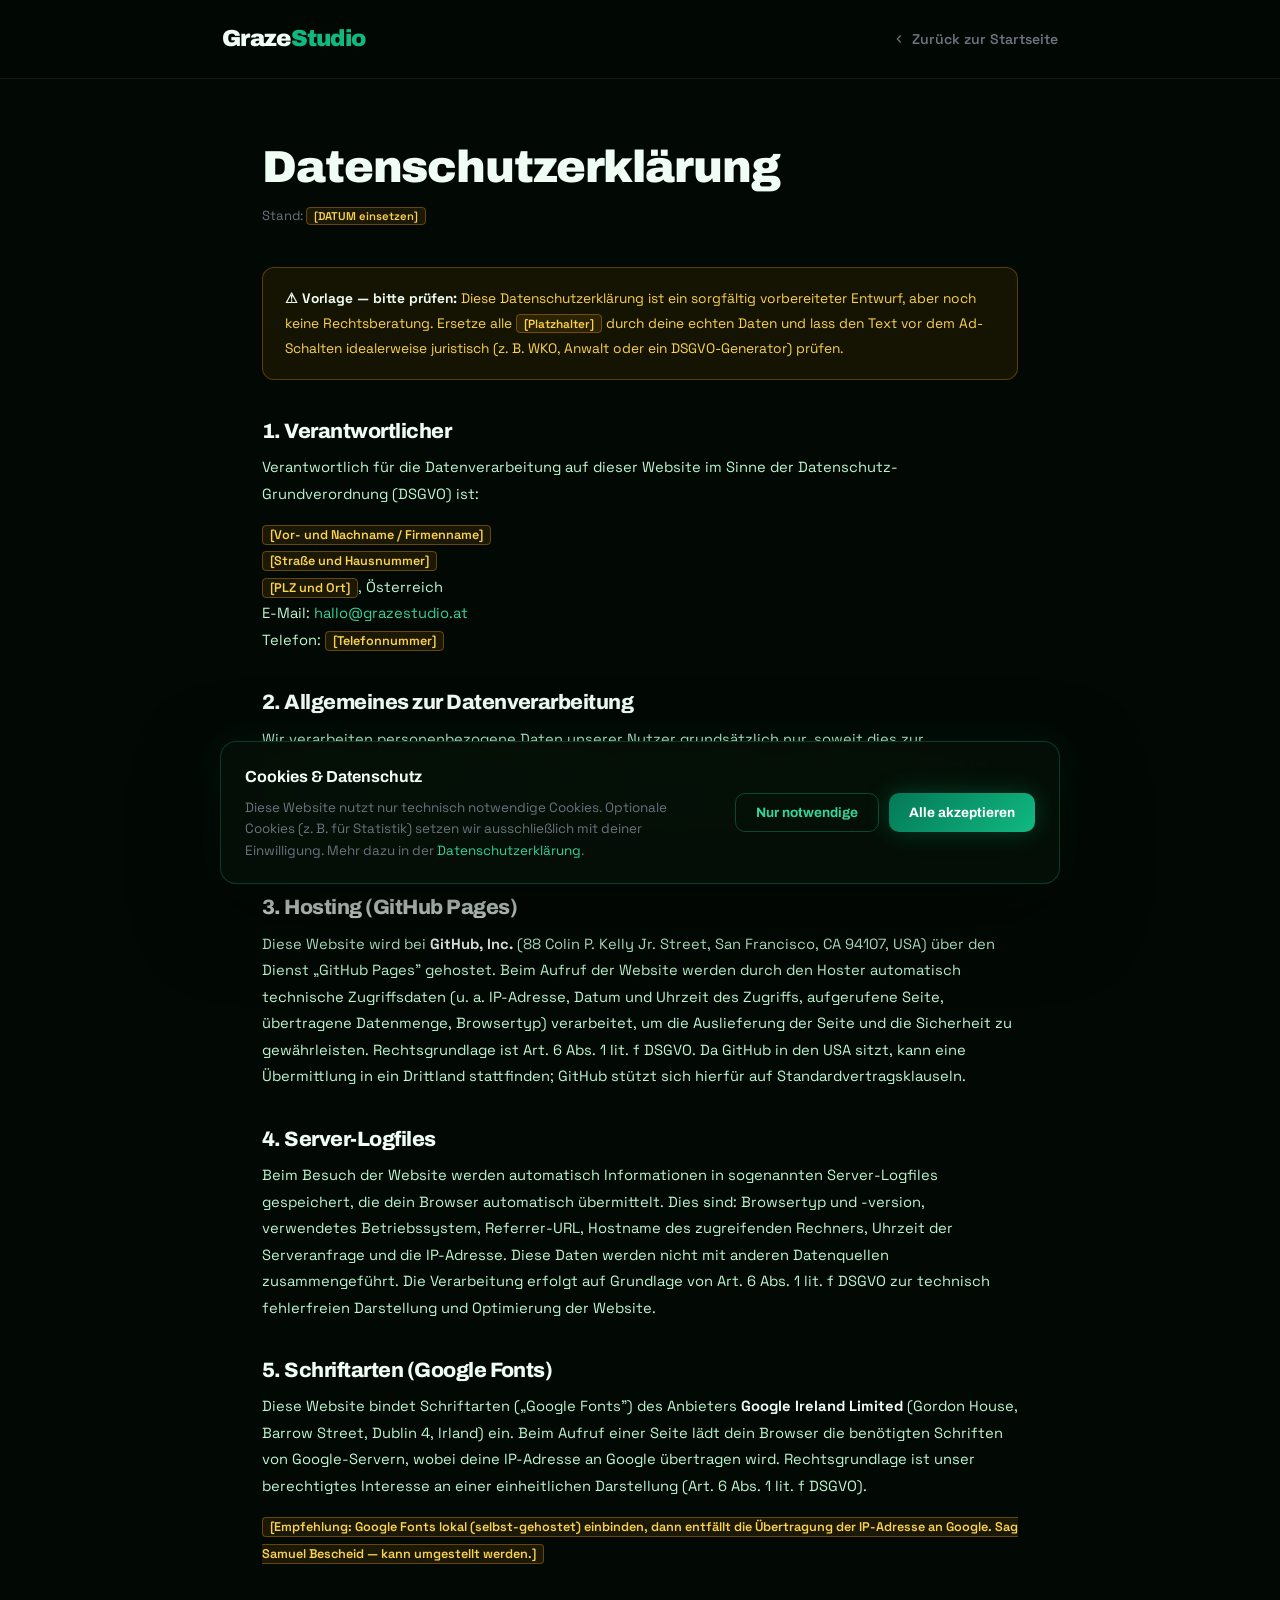
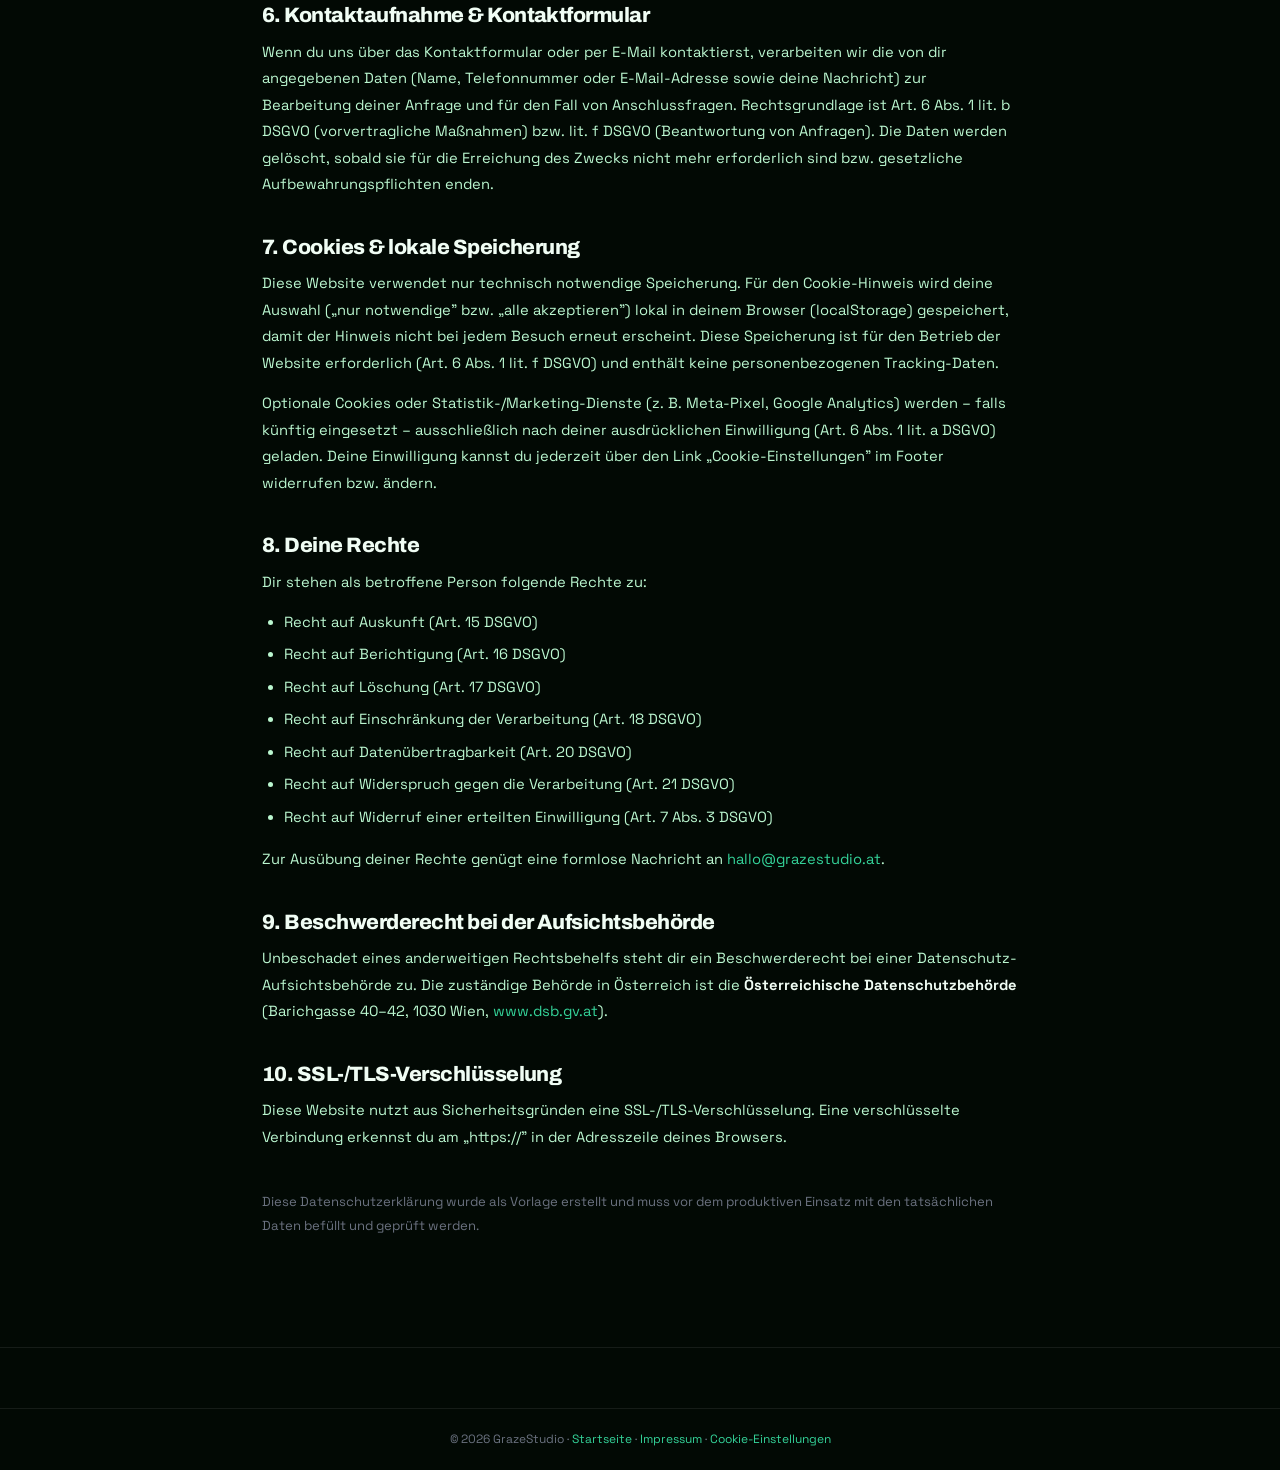
==== datenschutz.html @ f93185a2 "Add Datenschutzerklärung, Impressum and cookie consent banner - New datenschutz.html and impressum.h" ====
<!DOCTYPE html>
<html lang="de">
<head>
  <meta charset="UTF-8" />
  <meta name="viewport" content="width=device-width, initial-scale=1.0" />
  <title>Datenschutzerklärung – GrazeStudio</title>
  <meta name="robots" content="noindex" />
  <link rel="preconnect" href="https://fonts.googleapis.com" />
  <link rel="preconnect" href="https://fonts.gstatic.com" crossorigin />
  <link href="https://fonts.googleapis.com/css2?family=Archivo:wght@300;400;500;600;700;800;900&family=Space+Grotesk:wght@300;400;500;600;700&display=swap" rel="stylesheet" />
  <link rel="stylesheet" href="style.css?v=legal-cookie" />
</head>
<body>
  <nav class="legal-nav">
    <div class="legal-nav-inner">
      <a href="index.html" class="logo">Graze<span>Studio</span></a>
      <a href="index.html" class="legal-back">
        <svg width="14" height="14" viewBox="0 0 24 24" fill="none" stroke="currentColor" stroke-width="2"><path d="M15 18l-6-6 6-6"/></svg>
        Zurück zur Startseite
      </a>
    </div>
  </nav>

  <main class="legal-wrap">
    <h1>Datenschutzerklärung</h1>
    <p class="legal-updated">Stand: <span class="legal-placeholder">[DATUM einsetzen]</span></p>

    <div class="legal-notice">
      <p><strong>⚠ Vorlage — bitte prüfen:</strong> Diese Datenschutzerklärung ist ein sorgfältig vorbereiteter Entwurf, aber noch keine Rechtsberatung. Ersetze alle <span class="legal-placeholder">[Platzhalter]</span> durch deine echten Daten und lass den Text vor dem Ad-Schalten idealerweise juristisch (z.&nbsp;B. WKO, Anwalt oder ein DSGVO-Generator) prüfen.</p>
    </div>

    <h2>1. Verantwortlicher</h2>
    <p>Verantwortlich für die Datenverarbeitung auf dieser Website im Sinne der Datenschutz-Grundverordnung (DSGVO) ist:</p>
    <p>
      <span class="legal-placeholder">[Vor- und Nachname / Firmenname]</span><br />
      <span class="legal-placeholder">[Straße und Hausnummer]</span><br />
      <span class="legal-placeholder">[PLZ und Ort]</span>, Österreich<br />
      E-Mail: <a href="mailto:hallo@grazestudio.at">hallo@grazestudio.at</a><br />
      Telefon: <span class="legal-placeholder">[Telefonnummer]</span>
    </p>

    <h2>2. Allgemeines zur Datenverarbeitung</h2>
    <p>Wir verarbeiten personenbezogene Daten unserer Nutzer grundsätzlich nur, soweit dies zur Bereitstellung einer funktionsfähigen Website sowie unserer Inhalte und Leistungen erforderlich ist. Die Verarbeitung erfolgt regelmäßig nur nach Einwilligung der Nutzer (Art. 6 Abs. 1 lit. a DSGVO), zur Vertragserfüllung bzw. -anbahnung (Art. 6 Abs. 1 lit. b DSGVO) oder auf Basis unseres berechtigten Interesses (Art. 6 Abs. 1 lit. f DSGVO).</p>

    <h2>3. Hosting (GitHub Pages)</h2>
    <p>Diese Website wird bei <strong>GitHub, Inc.</strong> (88 Colin P. Kelly Jr. Street, San Francisco, CA 94107, USA) über den Dienst „GitHub Pages" gehostet. Beim Aufruf der Website werden durch den Hoster automatisch technische Zugriffsdaten (u.&nbsp;a. IP-Adresse, Datum und Uhrzeit des Zugriffs, aufgerufene Seite, übertragene Datenmenge, Browsertyp) verarbeitet, um die Auslieferung der Seite und die Sicherheit zu gewährleisten. Rechtsgrundlage ist Art. 6 Abs. 1 lit. f DSGVO. Da GitHub in den USA sitzt, kann eine Übermittlung in ein Drittland stattfinden; GitHub stützt sich hierfür auf Standardvertragsklauseln.</p>

    <h2>4. Server-Logfiles</h2>
    <p>Beim Besuch der Website werden automatisch Informationen in sogenannten Server-Logfiles gespeichert, die dein Browser automatisch übermittelt. Dies sind: Browsertyp und -version, verwendetes Betriebssystem, Referrer-URL, Hostname des zugreifenden Rechners, Uhrzeit der Serveranfrage und die IP-Adresse. Diese Daten werden nicht mit anderen Datenquellen zusammengeführt. Die Verarbeitung erfolgt auf Grundlage von Art. 6 Abs. 1 lit. f DSGVO zur technisch fehlerfreien Darstellung und Optimierung der Website.</p>

    <h2>5. Schriftarten (Google Fonts)</h2>
    <p>Diese Website bindet Schriftarten („Google Fonts") des Anbieters <strong>Google Ireland Limited</strong> (Gordon House, Barrow Street, Dublin 4, Irland) ein. Beim Aufruf einer Seite lädt dein Browser die benötigten Schriften von Google-Servern, wobei deine IP-Adresse an Google übertragen wird. Rechtsgrundlage ist unser berechtigtes Interesse an einer einheitlichen Darstellung (Art. 6 Abs. 1 lit. f DSGVO).</p>
    <p><span class="legal-placeholder">[Empfehlung: Google Fonts lokal (selbst-gehostet) einbinden, dann entfällt die Übertragung der IP-Adresse an Google. Sag Samuel Bescheid — kann umgestellt werden.]</span></p>

    <h2>6. Kontaktaufnahme &amp; Kontaktformular</h2>
    <p>Wenn du uns über das Kontaktformular oder per E-Mail kontaktierst, verarbeiten wir die von dir angegebenen Daten (Name, Telefonnummer oder E-Mail-Adresse sowie deine Nachricht) zur Bearbeitung deiner Anfrage und für den Fall von Anschlussfragen. Rechtsgrundlage ist Art. 6 Abs. 1 lit. b DSGVO (vorvertragliche Maßnahmen) bzw. lit. f DSGVO (Beantwortung von Anfragen). Die Daten werden gelöscht, sobald sie für die Erreichung des Zwecks nicht mehr erforderlich sind bzw. gesetzliche Aufbewahrungspflichten enden.</p>

    <h2>7. Cookies &amp; lokale Speicherung</h2>
    <p>Diese Website verwendet nur technisch notwendige Speicherung. Für den Cookie-Hinweis wird deine Auswahl („nur notwendige" bzw. „alle akzeptieren") lokal in deinem Browser (localStorage) gespeichert, damit der Hinweis nicht bei jedem Besuch erneut erscheint. Diese Speicherung ist für den Betrieb der Website erforderlich (Art. 6 Abs. 1 lit. f DSGVO) und enthält keine personenbezogenen Tracking-Daten.</p>
    <p>Optionale Cookies oder Statistik-/Marketing-Dienste (z.&nbsp;B. Meta-Pixel, Google Analytics) werden – falls künftig eingesetzt – ausschließlich nach deiner ausdrücklichen Einwilligung (Art. 6 Abs. 1 lit. a DSGVO) geladen. Deine Einwilligung kannst du jederzeit über den Link „Cookie-Einstellungen" im Footer widerrufen bzw. ändern.</p>

    <h2>8. Deine Rechte</h2>
    <p>Dir stehen als betroffene Person folgende Rechte zu:</p>
    <ul>
      <li>Recht auf Auskunft (Art. 15 DSGVO)</li>
      <li>Recht auf Berichtigung (Art. 16 DSGVO)</li>
      <li>Recht auf Löschung (Art. 17 DSGVO)</li>
      <li>Recht auf Einschränkung der Verarbeitung (Art. 18 DSGVO)</li>
      <li>Recht auf Datenübertragbarkeit (Art. 20 DSGVO)</li>
      <li>Recht auf Widerspruch gegen die Verarbeitung (Art. 21 DSGVO)</li>
      <li>Recht auf Widerruf einer erteilten Einwilligung (Art. 7 Abs. 3 DSGVO)</li>
    </ul>
    <p>Zur Ausübung deiner Rechte genügt eine formlose Nachricht an <a href="mailto:hallo@grazestudio.at">hallo@grazestudio.at</a>.</p>

    <h2>9. Beschwerderecht bei der Aufsichtsbehörde</h2>
    <p>Unbeschadet eines anderweitigen Rechtsbehelfs steht dir ein Beschwerderecht bei einer Datenschutz-Aufsichtsbehörde zu. Die zuständige Behörde in Österreich ist die <strong>Österreichische Datenschutzbehörde</strong> (Barichgasse 40–42, 1030 Wien, <a href="https://www.dsb.gv.at" target="_blank" rel="noopener">www.dsb.gv.at</a>).</p>

    <h2>10. SSL-/TLS-Verschlüsselung</h2>
    <p>Diese Website nutzt aus Sicherheitsgründen eine SSL-/TLS-Verschlüsselung. Eine verschlüsselte Verbindung erkennst du am „https://" in der Adresszeile deines Browsers.</p>

    <p style="margin-top:40px; font-size:.82rem; color:var(--text-3);">Diese Datenschutzerklärung wurde als Vorlage erstellt und muss vor dem produktiven Einsatz mit den tatsächlichen Daten befüllt und geprüft werden.</p>
  </main>

  <footer>
    <div class="footer-bottom">
      <p>© 2026 GrazeStudio · <a href="index.html" style="color:var(--em-400);text-decoration:none;">Startseite</a> · <a href="impressum.html" style="color:var(--em-400);text-decoration:none;">Impressum</a> · <a href="#" data-cookie-settings style="color:var(--em-400);text-decoration:none;">Cookie-Einstellungen</a></p>
    </div>
  </footer>

  <script src="main.js?v=legal-cookie"></script>
</body>
</html>
---- style.css ----
/* ============================================================
   GRAZE STUDIO — Cinematic Dark Glassmorphism
   Fonts: Archivo (headings) + Space Grotesk (body)
   Source: UI/UX Pro Max — cinematic dark + bento grid
   ============================================================ */

*, *::before, *::after { box-sizing: border-box; margin: 0; padding: 0; }

:root {
  --em-300: #6ee7b7;
  --em-400: #34d399;
  --em-500: #10b981;
  --em-600: #059669;
  --em-700: #047857;
  --em-900: #064e3b;

  --bg:      #020904;
  --bg-alt:  #050f07;
  --bg-t:     rgba(2,9,4,0.8);
  --bg-alt-t: rgba(5,15,7,0.76);
  --glass:   rgba(255,255,255,0.045);
  --glass-h: rgba(255,255,255,0.075);
  --border:  rgba(255,255,255,0.08);
  --border-h:rgba(16,185,129,0.30);

  --text-1: #f0fdf4;
  --text-2: #bbf7d0;
  --text-3: #6b7280;
  --text-4: #9ca3af;

  --blur: 16px;
  --r: 20px;
  --r-sm: 12px;
  --ease: cubic-bezier(0.16, 1, 0.3, 1);
  --t: 0.28s;
}

html { scroll-behavior: smooth; }

body {
  font-family: 'Space Grotesk', sans-serif;
  background: var(--bg);
  color: var(--text-1);
  line-height: 1.65;
  overflow-x: hidden;
}

/* Animated 3D wave backdrop — sits behind everything below the hero.
   Pinned via position:fixed so it never scrolls with the page; only the
   wave motion inside the canvas animates in place. */
.site-wave-bg {
  position: fixed; inset: 0; z-index: -1;
  width: 100%; height: 100%;
  display: block; pointer-events: none;
}

/* Noise texture overlay */
.noise-overlay {
  position: fixed; inset: 0; z-index: 999; pointer-events: none;
  background-image: url("data:image/svg+xml,%3Csvg viewBox='0 0 256 256' xmlns='http://www.w3.org/2000/svg'%3E%3Cfilter id='n'%3E%3CfeTurbulence type='fractalNoise' baseFrequency='0.9' numOctaves='4' stitchTiles='stitch'/%3E%3C/filter%3E%3Crect width='100%25' height='100%25' filter='url(%23n)' opacity='1'/%3E%3C/svg%3E");
  opacity: 0.022;
}

/* ---- TYPE ---- */
h1,h2,h3,h4 { font-family:'Archivo',sans-serif; letter-spacing:-0.025em; line-height:1.08; }
h1 { font-size:clamp(3rem,7vw,5.8rem); font-weight:900; }
h1 em { font-style:normal; background:linear-gradient(135deg,var(--em-500),var(--em-300)); -webkit-background-clip:text; -webkit-text-fill-color:transparent; background-clip:text; }
h2 { font-size:clamp(2rem,4.5vw,3.4rem); font-weight:800; }
h3 { font-size:1.15rem; font-weight:700; }
p  { color:var(--text-3); font-size:0.95rem; line-height:1.75; }

.gradient-text {
  background:linear-gradient(135deg,var(--em-500) 0%,var(--em-400) 60%,var(--em-300) 100%);
  -webkit-background-clip:text; -webkit-text-fill-color:transparent; background-clip:text;
}

/* ---- LAYOUT ---- */
.container { max-width:1220px; margin:0 auto; padding:0 32px; }
.text-center { text-align:center; }
section { padding:120px 0; }
.section-alt { background:var(--bg-alt-t); }

.section-header { margin-bottom:56px; }
.section-header h2 { margin-top:12px; }

.section-cta { text-align:center; margin-top:56px; }

/* ---- GLASS ---- */
.glass {
  background:var(--glass);
  backdrop-filter:blur(var(--blur));
  -webkit-backdrop-filter:blur(var(--blur));
  border:1px solid var(--border);
  border-radius:var(--r);
}

/* ---- TAGS ---- */
.section-tag {
  display:inline-block;
  background:rgba(16,185,129,.1);
  border:1px solid rgba(16,185,129,.22);
  color:var(--em-400);
  padding:5px 14px; border-radius:999px;
  font-size:.7rem; font-weight:700; letter-spacing:.1em; text-transform:uppercase;
}

/* ---- BUTTONS ---- */
.btn-primary {
  display:inline-flex; align-items:center; justify-content:center; gap:6px;
  background:linear-gradient(135deg,var(--em-700),var(--em-500));
  color:#fff; font-family:'Archivo',sans-serif; font-weight:700; font-size:.92rem;
  padding:14px 26px; border-radius:var(--r-sm);
  border:none; cursor:pointer; text-decoration:none;
  box-shadow:0 0 30px rgba(16,185,129,.28);
  transition:transform var(--t) var(--ease), box-shadow var(--t) var(--ease);
}
.btn-primary:hover { transform:translateY(-2px); box-shadow:0 0 48px rgba(16,185,129,.48); }
.btn-primary.btn-sm { padding:10px 18px; font-size:.82rem; }
.btn-large { padding:17px 36px; font-size:1rem; }
.w-full { width:100%; }

.btn-outline {
  display:inline-flex; align-items:center; gap:6px;
  background:transparent; color:var(--em-400);
  font-family:'Archivo',sans-serif; font-weight:700; font-size:.9rem;
  padding:13px 24px; border-radius:var(--r-sm);
  border:1px solid rgba(16,185,129,.35); text-decoration:none;
  transition:background var(--t), border-color var(--t);
}
.btn-outline:hover { background:rgba(16,185,129,.1); border-color:rgba(16,185,129,.6); }

.btn-outline-sm {
  display:inline-flex; align-items:center;
  background:transparent; color:var(--em-400);
  font-weight:700; font-size:.8rem; padding:8px 16px;
  border-radius:8px; border:1px solid rgba(16,185,129,.3);
  text-decoration:none; cursor:pointer; transition:background var(--t);
}
.btn-outline-sm:hover { background:rgba(16,185,129,.1); }

.btn-text {
  display:inline-flex; align-items:center; gap:6px;
  color:var(--text-4); font-weight:600; font-size:.9rem;
  text-decoration:none; padding:14px 0;
  transition:color var(--t);
}
.btn-text:hover { color:var(--text-1); }

/* ---- NAVBAR ---- */
#navbar {
  position:fixed; top:0; left:0; right:0; z-index:1000;
  border-bottom:1px solid transparent;
  transition:background .3s, border-color .3s, backdrop-filter .3s;
}
#navbar.scrolled {
  background:rgba(2,9,4,.85);
  backdrop-filter:blur(24px);
  -webkit-backdrop-filter:blur(24px);
  border-bottom-color:var(--border);
}
.nav-inner { max-width:1220px; margin:0 auto; padding:20px 32px; display:flex; align-items:center; justify-content:space-between; }
.logo { font-family:'Archivo',sans-serif; font-size:1.45rem; font-weight:900; color:var(--text-1); text-decoration:none; letter-spacing:-.03em; }
.logo span { color:var(--em-500); }
.nav-links { list-style:none; display:flex; align-items:center; gap:2px; }
.nav-links a { color:var(--text-3); font-size:.88rem; font-weight:500; padding:8px 14px; border-radius:8px; text-decoration:none; transition:color var(--t); }
.nav-links a:hover { color:var(--text-1); }
.btn-nav { background:rgba(16,185,129,.1) !important; border:1px solid rgba(16,185,129,.28) !important; color:var(--em-400) !important; font-weight:700 !important; }
.btn-nav:hover { background:rgba(16,185,129,.22) !important; color:#fff !important; }

.burger { display:none; flex-direction:column; gap:5px; background:none; border:none; cursor:pointer; padding:8px; }
.burger span { width:22px; height:2px; background:var(--text-3); border-radius:2px; display:block; }
.mobile-menu { display:none; flex-direction:column; padding:16px 32px; border-top:1px solid var(--border); background:#020904; }
.mobile-menu.open { display:flex; }
.mob-link { color:var(--text-3); font-weight:500; padding:13px 0; border-bottom:1px solid var(--border); text-decoration:none; transition:color var(--t); }
.mob-link:hover,.mob-link.cta { color:var(--em-400); }
.mob-link.cta { border:none; font-weight:700; margin-top:8px; }

/* ════════════════════════════════
   HERO — Split Layout
   ════════════════════════════════ */
#hero {
  min-height:100vh; display:flex; align-items:center;
  position:relative; overflow:hidden; padding:120px 0 80px;
  background:var(--bg); /* fully opaque — the wave backdrop only starts below the hero */
}

/* Ambient particle field (physics-based, replaces static blobs) */
.hero-particles {
  position:absolute; inset:0; z-index:0;
  display:block; width:100%; height:100%;
  pointer-events:none;
}

.hero-grid {
  display:grid; grid-template-columns:1fr 1fr;
  gap:64px; align-items:center;
  position:relative; z-index:1;
}

.availability-pill {
  display:inline-flex; align-items:center; gap:8px;
  background:rgba(16,185,129,.08); border:1px solid rgba(16,185,129,.2);
  color:var(--em-400); padding:7px 16px; border-radius:999px;
  font-size:.75rem; font-weight:600; text-decoration:none;
  margin-bottom:28px; transition:background var(--t);
}
.availability-pill:hover { background:rgba(16,185,129,.15); }
.avail-dot { width:7px; height:7px; background:var(--em-400); border-radius:50%; animation:pulse 2s ease infinite; }
@keyframes pulse { 0%,100%{opacity:1;box-shadow:0 0 0 0 rgba(16,185,129,.4)} 50%{opacity:.7;box-shadow:0 0 0 6px rgba(16,185,129,0)} }

.hero-left h1 { margin-bottom:22px; }
.hero-desc { font-size:1.05rem; color:var(--text-2); margin-bottom:36px; max-width:480px; }
.hero-actions { display:flex; align-items:center; gap:20px; flex-wrap:wrap; }

/* Floating cards right side */
.hero-right {
  display:grid;
  grid-template-columns:1fr 1fr;
  grid-template-rows:auto auto;
  gap:14px;
  animation:heroFloat 6s ease-in-out infinite;
}
@keyframes heroFloat { 0%,100%{transform:translateY(0)} 50%{transform:translateY(-8px)} }

.hero-card { padding:22px; cursor:default; }
.hero-card:hover { border-color:var(--border-h); background:var(--glass-h); }

.card-main { grid-column:span 2; }
.card-label { font-size:.68rem; font-weight:700; color:var(--em-500); text-transform:uppercase; letter-spacing:.09em; margin-bottom:8px; }
.card-title { font-family:'Archivo',sans-serif; font-weight:700; font-size:1.1rem; margin-bottom:4px; }
.card-sub   { font-size:.8rem; color:var(--text-3); margin-bottom:16px; }
.card-progress { display:flex; flex-direction:column; gap:6px; }
.progress-bar { height:4px; background:rgba(255,255,255,.08); border-radius:2px; position:relative; overflow:hidden; }
.progress-bar::after { content:''; position:absolute; inset:0 auto 0 0; width:var(--pct); background:linear-gradient(90deg,var(--em-700),var(--em-400)); border-radius:2px; animation:fillBar 1.2s var(--ease) .5s both; }
@keyframes fillBar { from{width:0} to{width:var(--pct)} }
.card-progress span { font-size:.72rem; color:var(--text-3); }

.card-stat { display:flex; flex-direction:column; justify-content:center; align-items:flex-start; gap:4px; }
.stat-big { font-family:'Archivo',sans-serif; font-size:2.8rem; font-weight:900; line-height:1; background:linear-gradient(135deg,var(--em-500),var(--em-300)); -webkit-background-clip:text; -webkit-text-fill-color:transparent; background-clip:text; }
.stat-label { font-size:.75rem; color:var(--text-3); line-height:1.4; }

.card-review { display:flex; flex-direction:column; gap:8px; }
.review-stars { color:#f59e0b; font-size:.75rem; letter-spacing:2px; }
.card-review p { font-size:.78rem; font-style:italic; color:var(--text-2); }
.review-author { font-size:.7rem; color:var(--text-3); }

.card-speed { display:flex; flex-direction:column; align-items:center; justify-content:center; gap:8px; }
.speed-ring { position:relative; display:flex; align-items:center; justify-content:center; }
.speed-ring span { position:absolute; font-family:'Archivo',sans-serif; font-size:.9rem; font-weight:800; color:var(--em-400); }
.speed-label { font-size:.72rem; color:var(--text-3); text-align:center; }

/* ════════════════════════════════
   MARQUEE TICKER
   ════════════════════════════════ */
.marquee-wrap {
  border-top:1px solid var(--border);
  border-bottom:1px solid var(--border);
  background:rgba(16,185,129,.03);
  padding:14px 0; overflow:hidden; white-space:nowrap;
}
.marquee-track {
  display:inline-flex; align-items:center; gap:24px;
  animation:marquee 28s linear infinite;
  font-size:.8rem; font-weight:600; color:var(--text-3);
  text-transform:uppercase; letter-spacing:.08em;
}
.marquee-dot { color:var(--em-600); font-size:.5rem; }
@keyframes marquee { from{transform:translateX(0)} to{transform:translateX(-50%)} }

/* ════════════════════════════════
   CAPABILITIES — tabbed services with live preview
   ════════════════════════════════ */
#leistungen { background:var(--bg-alt-t); }

.cap-tabs { display:flex; flex-wrap:wrap; gap:10px; margin-bottom:36px; }
.cap-tab {
  display:inline-flex; align-items:center; gap:9px;
  background:var(--glass); border:1px solid var(--border); color:var(--text-3);
  font-family:'Archivo',sans-serif; font-weight:700; font-size:.88rem;
  padding:13px 20px; border-radius:999px; cursor:pointer;
  transition:background var(--t), border-color var(--t), color var(--t);
}
.cap-tab svg { flex-shrink:0; opacity:.8; }
.cap-tab:hover { border-color:var(--border-h); color:var(--text-1); }
.cap-tab.active { background:rgba(16,185,129,.12); border-color:rgba(16,185,129,.4); color:var(--em-400); }

.cap-panel { display:none; grid-template-columns:1.1fr 1fr; gap:44px; align-items:center; }
.cap-panel.active { display:grid; animation:capFade .4s var(--ease) both; }
@keyframes capFade { from{opacity:0; transform:translateY(10px)} to{opacity:1; transform:translateY(0)} }

.cap-browser { max-width:480px; }
.cap-visual-seo {
  background:var(--glass); border:1px solid var(--border); border-radius:var(--r);
  padding:32px; backdrop-filter:blur(var(--blur));
}
.cap-seo-grid { display:grid; grid-template-columns:1fr 1fr; gap:16px; }
.cap-seo-item {
  display:flex; align-items:center; gap:10px;
  background:rgba(16,185,129,.06); border:1px solid rgba(16,185,129,.18);
  border-radius:var(--r-sm); padding:16px;
}
.cap-seo-item span { font-size:.85rem; font-weight:600; color:var(--text-2); }

.cap-info h3 { font-size:1.7rem; margin-bottom:14px; }
.cap-info p { margin-bottom:20px; max-width:440px; }
.cap-list { list-style:none; display:flex; flex-direction:column; gap:9px; margin-bottom:28px; }
.cap-list li { font-size:.86rem; color:var(--text-3); display:flex; align-items:center; gap:8px; }
.cap-list li::before { content:''; width:5px; height:5px; background:var(--em-600); border-radius:50%; flex-shrink:0; }
.cap-footer { display:flex; align-items:center; gap:20px; flex-wrap:wrap; }
.cap-price { font-size:.85rem; color:var(--text-3); }
.cap-price strong { color:var(--em-400); font-size:1.25rem; font-family:'Archivo',sans-serif; }

/* ════════════════════════════════
   ÜBER MICH
   ════════════════════════════════ */
.about-layout { display:grid; grid-template-columns:1fr 1.3fr; gap:80px; align-items:center; }

.about-frame { position:relative; }
.about-photo {
  width:340px; height:440px;
  background:linear-gradient(160deg,rgba(16,185,129,.12),rgba(16,185,129,.03));
  border:1px solid rgba(16,185,129,.3); border-radius:24px;
  display:flex; align-items:center; justify-content:center;
  position:relative; overflow:hidden;
  box-shadow:0 0 70px rgba(16,185,129,.22), 0 0 0 1px rgba(16,185,129,.08) inset;
}
.photo-glow {
  position:absolute; width:220px; height:220px; border-radius:50%;
  background:var(--em-700); filter:blur(60px); opacity:.4;
}
.about-photo-img {
  width:100%; height:100%; object-fit:cover;
  position:relative; z-index:1;
}
.about-float-card {
  position:absolute; bottom:-18px; right:-24px; z-index:2;
  padding:12px 18px; display:flex; align-items:center; gap:10px;
  font-size:.82rem; font-weight:600; color:var(--text-1);
  border-color:rgba(16,185,129,.22) !important;
  background:rgba(4,14,8,.9) !important;
}
.about-float-stat {
  position:absolute; top:24px; right:-28px; z-index:2;
  padding:14px 18px; text-align:center;
  border-color:rgba(16,185,129,.22) !important;
  background:rgba(4,14,8,.9) !important;
}
.float-num { font-family:'Archivo',sans-serif; font-size:1.6rem; font-weight:900; background:linear-gradient(135deg,var(--em-500),var(--em-300)); -webkit-background-clip:text; -webkit-text-fill-color:transparent; background-clip:text; }
.float-text { font-size:.7rem; color:var(--text-3); }

.about-text h2 { margin-top:12px; margin-bottom:20px; }
.about-lead { font-size:1.02rem !important; color:var(--text-2) !important; margin-bottom:14px; }
.about-text > p { margin-bottom:28px; }

.value-grid { display:flex; flex-direction:column; gap:14px; margin-bottom:32px; }
.value-block { display:flex; align-items:flex-start; gap:14px; }
.value-num { width:36px; height:36px; background:rgba(16,185,129,.1); border:1px solid rgba(16,185,129,.2); border-radius:10px; display:flex; align-items:center; justify-content:center; flex-shrink:0; margin-top:2px; }
.value-block strong { display:block; font-size:.92rem; color:var(--text-1); margin-bottom:2px; }
.value-block span { font-size:.8rem; color:var(--text-3); }

/* ════════════════════════════════
   STORYLINE PROCESS
   ════════════════════════════════ */
#prozess { background:var(--bg-t); }

.storyline { position:relative; margin-top:32px; height:640px; }
.storyline-svg { position:absolute; inset:0; width:100%; height:100%; }

.story-step {
  position:absolute; left:var(--x); top:var(--y);
  transform:translate(-50%,-50%);
  width:220px; text-align:center;
  display:flex; flex-direction:column; align-items:center; gap:4px;
}
.story-icon {
  width:64px; height:64px; border-radius:50%;
  display:flex; align-items:center; justify-content:center;
  background:radial-gradient(circle at 35% 30%, rgba(16,185,129,.22), rgba(2,9,4,.4));
  border:1px solid rgba(16,185,129,.3);
  box-shadow:0 0 30px rgba(16,185,129,.18), inset 0 8px 14px rgba(255,255,255,.08), inset 0 -10px 16px rgba(16,185,129,.12);
  margin-bottom:10px;
  position:relative; overflow:hidden;
  cursor:default;
  transition:transform .35s var(--ease), box-shadow .35s var(--ease);
}
/* Glassy bubble highlight */
.story-icon::before {
  content:''; position:absolute; top:9px; left:14px; width:22px; height:13px;
  background:radial-gradient(ellipse at center, rgba(255,255,255,.4), transparent 75%);
  border-radius:50%; pointer-events:none;
}
.story-icon:hover {
  transform:scale(1.16);
  box-shadow:0 0 44px rgba(16,185,129,.4), inset 0 8px 14px rgba(255,255,255,.1), inset 0 -10px 16px rgba(16,185,129,.16);
}
.story-icon-float { display:flex; animation:bubbleFloat 3.6s ease-in-out infinite; }
.story-icon img { width:40px; height:40px; display:block; }

@keyframes bubbleFloat {
  0%, 100% { transform:translate(0, 0); }
  50%      { transform:translate(1px, -7px); }
}

/* Stagger the float so bubbles don't bob in unison */
.story-step:nth-of-type(1) .story-icon-float { animation-duration:3.6s; animation-delay:0s; }
.story-step:nth-of-type(2) .story-icon-float { animation-duration:4.2s; animation-delay:.4s; }
.story-step:nth-of-type(3) .story-icon-float { animation-duration:3.9s; animation-delay:.9s; }
.story-step:nth-of-type(4) .story-icon-float { animation-duration:4.4s; animation-delay:.2s; }

@media (prefers-reduced-motion: reduce) {
  .story-icon-float { animation:none; }
}
.story-step-num { font-family:'Archivo',sans-serif; font-size:.7rem; font-weight:800; color:var(--em-500); letter-spacing:.1em; position:relative; z-index:1; }
/* Solid card behind the text so the connecting path passes behind it, not across bare text */
.story-text { position:relative; z-index:1; margin-top:8px; padding:16px 18px; background:rgba(4,14,8,.92); }
.story-text h3 { font-size:1.05rem; margin-bottom:4px; }
.story-text p { font-size:.82rem; }
.story-time { margin-top:6px; font-size:.72rem; color:var(--em-600); font-weight:700; }

/* ════════════════════════════════
   HIGHLIGHTS GALLERY — Apple-Style
   ════════════════════════════════ */
#highlights { padding:120px 0 100px; overflow:hidden; background:var(--bg-t); }
/* Dotnav's large bottom padding suited a section that ended there; with a trailing CTA it double-gaps, so trim it */
#highlights .hl-dotnav { padding-bottom:48px; }
#highlights .section-cta { margin-top:0; }
.hl-lead { font-size:1rem !important; color:var(--text-4) !important; max-width:560px; margin:16px auto 0; }

.hl-track-outer { margin-top:64px; position:relative; }
.hl-track { display:flex; transition:transform .65s var(--ease); will-change:transform; }
.hl-slide { min-width:100%; }
.hl-card-inner { display:grid; grid-template-columns:1fr 1fr; gap:72px; align-items:center; min-height:460px; padding-bottom:64px; }

.hl-visual { display:flex; align-items:center; justify-content:center; }

/* -- Slide 1: Design -- */
.hl-vis-design { width:100%; max-width:460px; position:relative; }
.hl-browser-mini {
  background:rgba(255,255,255,.04); border:1px solid var(--border); border-radius:14px; overflow:hidden;
  box-shadow:0 40px 90px rgba(0,0,0,.55), 0 0 0 1px rgba(255,255,255,.03);
}
.hl-brow-bar { display:flex; align-items:center; gap:10px; background:rgba(255,255,255,.04); border-bottom:1px solid var(--border); padding:10px 14px; }
.hl-dot-trio { display:flex; gap:5px; flex-shrink:0; }
.hl-dot-trio i { display:block; width:8px; height:8px; border-radius:50%; }
.hl-dot-trio i:nth-child(1) { background:#ff5f56; }
.hl-dot-trio i:nth-child(2) { background:#febc2e; }
.hl-dot-trio i:nth-child(3) { background:#28c840; }
.hl-url-bar { flex:1; background:rgba(255,255,255,.06); border:1px solid var(--border); border-radius:6px; padding:4px 12px; font-size:.7rem; color:var(--text-3); }
.hl-brow-body { padding:18px; display:flex; flex-direction:column; gap:10px; }
.hl-page-hero {
  height:120px; background:linear-gradient(135deg,var(--em-900),var(--em-700) 60%,var(--em-500));
  border-radius:8px; padding:14px; display:flex; flex-direction:column; justify-content:space-between; position:relative; overflow:hidden;
}
.hl-page-hero-nav { display:flex; gap:8px; }
.hl-page-hero-nav span { width:24px; height:5px; background:rgba(255,255,255,.4); border-radius:3px; }
.hl-page-hero-text { display:flex; flex-direction:column; gap:5px; }
.hl-ph-line { height:7px; width:70%; background:rgba(255,255,255,.55); border-radius:4px; }
.hl-ph-line.short { width:45%; opacity:.7; }
.hl-ph-btn { width:60px; height:16px; background:#fff; border-radius:4px; margin-top:4px; }
.hl-page-cards { display:grid; grid-template-columns:repeat(3,1fr); gap:8px; }
.hl-page-card { height:56px; background:rgba(255,255,255,.05); border:1px solid var(--border); border-radius:6px; animation:hlShimmer 2.4s ease-in-out infinite; }
.hl-page-card:nth-child(2) { animation-delay:.3s; }
.hl-page-card:nth-child(3) { animation-delay:.6s; }
@keyframes hlShimmer { 0%,100%{opacity:.55} 50%{opacity:1;background:rgba(16,185,129,.1)} }
.hl-design-float { position:absolute; padding:9px 16px; font-size:.74rem; font-weight:600; color:var(--text-1); border-radius:999px; display:flex; align-items:center; gap:6px; box-shadow:0 12px 30px rgba(0,0,0,.4); border-color:rgba(16,185,129,.22) !important; }
.hl-df1 { top:-14px; left:-18px; animation:hlFloat1 5s ease-in-out infinite; }
.hl-df2 { bottom:18px; right:-22px; color:var(--em-400) !important; animation:hlFloat2 5s ease-in-out infinite 1s; }
@keyframes hlFloat1 { 0%,100%{transform:translateY(0)} 50%{transform:translateY(-8px)} }
@keyframes hlFloat2 { 0%,100%{transform:translateY(0)} 50%{transform:translateY(8px)} }

/* -- Slide 2: Speed -- */
.hl-vis-speed { width:100%; max-width:380px; }
.hl-gauge-card { padding:32px 28px; display:flex; flex-direction:column; align-items:center; gap:22px; border-color:rgba(16,185,129,.15) !important; }
.hl-gauge-label-top { font-size:.74rem; font-weight:600; color:var(--text-3); letter-spacing:.02em; }
.hl-gauge { width:200px; height:180px; filter:drop-shadow(0 0 28px rgba(16,185,129,.28)); }
.hl-gauge-arc { animation:hlGaugeIn 1.6s var(--ease) .2s both; }
.playing .hl-gauge-arc { animation:hlGaugeIn 1.6s var(--ease) .2s both; }
@keyframes hlGaugeIn { from{stroke-dashoffset:100} to{stroke-dashoffset:26.5} }
.hl-speed-tags { display:flex; gap:10px; flex-wrap:wrap; justify-content:center; }
.hl-speed-tag { display:flex; align-items:center; gap:6px; background:rgba(16,185,129,.08); border:1px solid rgba(16,185,129,.2); border-radius:999px; padding:5px 12px; font-size:.72rem; font-weight:600; color:var(--em-300); }
.hl-green-dot { width:6px; height:6px; background:var(--em-400); border-radius:50%; flex-shrink:0; }

/* -- Slide 3: Mobile -- */
.hl-vis-mobile { display:flex; justify-content:center; position:relative; }
.hl-phone-glow { position:absolute; width:220px; height:220px; background:var(--em-700); filter:blur(70px); opacity:.25; z-index:0; }
.hl-phone {
  width:200px; background:rgba(255,255,255,.04); border:2px solid rgba(255,255,255,.12); border-radius:32px; padding:14px 10px;
  display:flex; flex-direction:column; gap:10px; position:relative; z-index:1;
  box-shadow:0 40px 90px rgba(0,0,0,.55), inset 0 0 0 1px rgba(255,255,255,.03);
  animation:hlPhoneFloat 5s ease-in-out infinite;
}
@keyframes hlPhoneFloat { 0%,100%{transform:translateY(0)} 50%{transform:translateY(-10px)} }
.hl-phone-notch { width:60px; height:8px; background:rgba(255,255,255,.14); border-radius:4px; margin:0 auto; }
.hl-phone-screen { background:linear-gradient(165deg,var(--em-900),var(--em-700)); border-radius:20px; overflow:hidden; min-height:320px; }
.hl-mob-hero { height:90px; background:linear-gradient(135deg,rgba(16,185,129,.45),rgba(110,231,183,.18)); }
.hl-mob-content { padding:14px; display:flex; flex-direction:column; gap:8px; }
.hl-mob-line { height:8px; background:rgba(255,255,255,.22); border-radius:4px; }
.hl-mob-line.short { width:55%; }
.hl-mob-cards { display:flex; gap:8px; margin-top:6px; }
.hl-mob-card { flex:1; height:46px; background:rgba(255,255,255,.08); border-radius:6px; }
.hl-mob-btn { height:30px; background:var(--em-500); border-radius:7px; margin-top:8px; }
.hl-phone-home { width:40px; height:4px; background:rgba(255,255,255,.22); border-radius:2px; margin:0 auto; }

/* -- Slide 4: SEO -- */
.hl-vis-seo { width:100%; max-width:430px; }
.hl-serp { overflow:hidden; box-shadow:0 40px 90px rgba(0,0,0,.55); }
.hl-serp-header { display:flex; align-items:center; gap:12px; padding:14px 18px; border-bottom:1px solid var(--border); }
.hl-serp-logo { font-family:'Archivo',sans-serif; font-size:1.3rem; font-weight:900; color:#4285f4; flex-shrink:0; }
.hl-serp-bar { flex:1; background:rgba(255,255,255,.07); border:1px solid var(--border); border-radius:8px; padding:7px 14px; font-size:.78rem; color:var(--text-2); display:flex; justify-content:space-between; }
.hl-serp-bar span { color:var(--text-3); }
.hl-serp-results { padding:14px; display:flex; flex-direction:column; gap:6px; }
.hl-serp-result { padding:12px 14px; border-radius:8px; display:flex; gap:10px; align-items:flex-start; }
.hl-rank1 { background:rgba(16,185,129,.08); border:1px solid rgba(16,185,129,.22); }
.hl-rank-badge { background:var(--em-600); color:#fff; font-size:.65rem; font-weight:800; padding:2px 7px; border-radius:5px; flex-shrink:0; margin-top:2px; }
.hl-result-url { font-size:.7rem; color:var(--em-400); margin-bottom:3px; }
.hl-result-url.muted { color:var(--text-4); }
.hl-result-title { font-size:.84rem; font-weight:600; color:var(--text-1); margin-bottom:4px; }
.hl-result-title.muted { color:var(--text-3); font-weight:500; }
.hl-result-desc { font-size:.74rem; color:var(--text-3); }
.hl-rank-other { opacity:.45; }

/* -- Slide 5: Conversion -- */
.hl-vis-conv { width:100%; max-width:430px; }
.hl-chart { padding:26px 26px 18px; border-color:rgba(16,185,129,.15) !important; }
.hl-chart-header { display:flex; align-items:center; justify-content:space-between; margin-bottom:26px; }
.hl-chart-label { font-size:.78rem; color:var(--text-3); font-weight:600; }
.hl-chart-badge { background:rgba(16,185,129,.15); border:1px solid rgba(16,185,129,.32); color:var(--em-400); font-size:.76rem; font-weight:700; padding:3px 10px; border-radius:999px; }
.hl-bars { display:flex; align-items:flex-end; gap:8px; height:140px; }
.hl-bar-wrap { flex:1; display:flex; flex-direction:column; align-items:center; gap:6px; height:100%; justify-content:flex-end; }
.hl-bar-wrap span { font-size:.64rem; color:var(--text-4); }
.hl-bar { width:100%; height:0; border-radius:4px 4px 0 0; background:rgba(255,255,255,.12); }
.playing .hl-bar { animation:hlBarGrow 1s var(--ease) forwards; animation-delay:calc(var(--i, 0) * .08s); }
.hl-bar-wrap:nth-child(1) .hl-bar { animation-delay:.1s !important; }
.hl-bar-wrap:nth-child(2) .hl-bar { animation-delay:.18s !important; }
.hl-bar-wrap:nth-child(3) .hl-bar { animation-delay:.26s !important; }
.hl-bar-wrap:nth-child(4) .hl-bar { animation-delay:.34s !important; }
.hl-bar-wrap:nth-child(5) .hl-bar { animation-delay:.42s !important; }
.hl-bar-wrap:nth-child(6) .hl-bar { animation-delay:.5s !important; }
.hl-bar-wrap:nth-child(7) .hl-bar { animation-delay:.58s !important; }
@keyframes hlBarGrow { from{height:0} to{height:var(--bh)} }
.hl-bar.new { background:linear-gradient(180deg,var(--em-400),var(--em-700)); box-shadow:0 0 14px rgba(16,185,129,.3); }
.hl-bar.launch { background:rgba(255,255,255,.22); }
.hl-launch-marker { display:flex; align-items:center; gap:6px; margin-top:10px; padding-left:48%; }
.hl-launch-line { width:1px; height:10px; background:var(--em-500); }
.hl-launch-label { display:flex; align-items:center; gap:4px; font-size:.68rem; color:var(--em-400); font-weight:600; }

/* -- Dot nav -- */
.hl-dotnav { display:flex; align-items:center; justify-content:center; gap:10px; padding:48px 0 96px; }
.hl-dot { position:relative; width:30px; height:4px; background:rgba(255,255,255,.14); border:none; border-radius:2px; cursor:pointer; overflow:hidden; padding:0; transition:width .3s var(--ease); }
.hl-dot.active { width:60px; }
.hl-dot-progress { position:absolute; inset:0 100% 0 0; background:var(--em-400); border-radius:2px; }
.hl-dot.active .hl-dot-progress { animation:hlProgress 5500ms linear forwards; }
@keyframes hlProgress { from{right:100%} to{right:0%} }

/* -- Text side -- */
.hl-text { display:flex; flex-direction:column; gap:18px; }
.hl-tag-label { font-size:.72rem; font-weight:700; color:var(--em-500); letter-spacing:.1em; text-transform:uppercase; }
.hl-text h3 { font-size:clamp(1.7rem,3.2vw,2.6rem); font-weight:800; line-height:1.12; }
.hl-text p { font-size:.98rem; color:var(--text-4); line-height:1.75; max-width:440px; }

/* ════════════════════════════════
   BROWSER MOCKUP PARTS — reused by Capabilities tab previews
   ════════════════════════════════ */
.browser-chrome { border-radius:14px; overflow:hidden; box-shadow:0 60px 130px rgba(0,0,0,.6), 0 0 0 1px rgba(255,255,255,.03); }
.browser-bar { display:flex; align-items:center; gap:14px; background:rgba(255,255,255,.04); border-bottom:1px solid var(--border); padding:13px 18px; }
.browser-dots { display:flex; gap:7px; flex-shrink:0; }
.browser-dots i { display:block; width:11px; height:11px; border-radius:50%; }
.browser-dots i:nth-child(1) { background:#ff5f56; }
.browser-dots i:nth-child(2) { background:#febc2e; }
.browser-dots i:nth-child(3) { background:#28c840; }
.browser-url { flex:1; max-width:380px; margin:0 auto; background:rgba(255,255,255,.06); border:1px solid var(--border); border-radius:8px; padding:6px 16px; font-size:.8rem; color:var(--text-3); display:flex; align-items:center; justify-content:center; gap:7px; }
.bscene-hero { height:210px; padding:24px; display:flex; flex-direction:column; justify-content:space-between; }
.bscene-nav { display:flex; align-items:center; justify-content:space-between; }
.bscene-logo { width:84px; height:10px; background:rgba(255,255,255,.42); border-radius:5px; }
.bscene-nav-links { display:flex; gap:10px; }
.bscene-nav-links::before, .bscene-nav-links::after { content:''; display:block; width:42px; height:8px; background:rgba(255,255,255,.25); border-radius:4px; }
.bscene-headline { display:flex; flex-direction:column; gap:9px; }
.bsh-line { height:15px; width:250px; background:rgba(255,255,255,.55); border-radius:7px; }
.bsh-line.short { width:165px; opacity:.7; }
.bsh-btn { width:110px; height:30px; background:var(--em-500); border-radius:7px; margin-top:6px; }
.bsh-btn.alt { background:#6366f1; }
.bsh-btn.pink { background:#d946ef; }
.bscene-body { flex:1; padding:22px 24px; background:var(--bg); }
.bscene-grid3 { display:grid; grid-template-columns:repeat(3,1fr); gap:14px; }
.bscene-card { height:84px; background:rgba(255,255,255,.04); border:1px solid var(--border); border-radius:8px; }
.bscene-card.purple { border-color:rgba(217,70,239,.2); background:rgba(217,70,239,.06); }
.bscene-grid2 { display:grid; grid-template-columns:1fr 1fr; gap:18px; align-items:center; height:100%; }
.bscene-img-block { height:130px; background:rgba(99,102,241,.16); border:1px solid rgba(99,102,241,.22); border-radius:8px; }
.bscene-text-block { display:flex; flex-direction:column; gap:9px; }
.bstb-line { height:8px; background:rgba(255,255,255,.1); border-radius:4px; }
.bstb-line.short { width:65%; }

/* ════════════════════════════════
   STATS BAND — Dynamic Data Viz
   ════════════════════════════════ */
.stats-band {
  border-top:1px solid var(--border);
  border-bottom:1px solid var(--border);
  background:rgba(16,185,129,.03);
  padding:60px 0;
}

.stats-viz {
  position:relative;
  display:flex; align-items:center; justify-content:center; gap:0;
  padding:48px 40px;
  border:1px solid var(--border); border-radius:var(--r);
  background:radial-gradient(ellipse at center, rgba(16,185,129,.06), transparent 70%);
  overflow:hidden;
}
.stats-viz-grid {
  position:absolute; inset:0; pointer-events:none;
  background-image:
    linear-gradient(rgba(16,185,129,.07) 1px, transparent 1px),
    linear-gradient(90deg, rgba(16,185,129,.07) 1px, transparent 1px);
  background-size:44px 44px;
  -webkit-mask-image:radial-gradient(ellipse at center, #000 40%, transparent 78%);
  mask-image:radial-gradient(ellipse at center, #000 40%, transparent 78%);
}

.stat-node { position:relative; z-index:1; display:flex; flex-direction:column; align-items:center; gap:10px; padding:0 34px; }
.stat-node-icon {
  width:44px; height:44px; border-radius:50%;
  display:flex; align-items:center; justify-content:center;
  background:rgba(16,185,129,.08); border:1px solid rgba(16,185,129,.3);
  box-shadow:0 0 18px rgba(16,185,129,.25);
}
.stat-number {
  font-family:'Archivo',sans-serif; font-size:2.6rem; font-weight:900; line-height:1;
  background:linear-gradient(135deg,var(--em-500),var(--em-300));
  -webkit-background-clip:text; -webkit-text-fill-color:transparent; background-clip:text;
  display:inline-block;
}
.stat-unit { font-family:'Archivo',sans-serif; font-size:1.4rem; font-weight:900; color:var(--em-400); display:inline; }
.stat-label { font-size:.78rem; color:var(--text-3); text-align:center; line-height:1.5; }

.stats-connector { position:relative; z-index:1; width:64px; height:1px; flex-shrink:0; background:linear-gradient(90deg, transparent, rgba(16,185,129,.5), transparent); }
.stats-connector::after {
  content:''; position:absolute; top:50%; left:50%; width:5px; height:5px; border-radius:50%;
  background:var(--em-400); transform:translate(-50%,-50%); box-shadow:0 0 8px rgba(16,185,129,.7);
}

.stat-node-center { padding:0 24px; }
.stat-ring { position:relative; width:140px; height:140px; display:flex; align-items:center; justify-content:center; filter:drop-shadow(0 0 22px rgba(16,185,129,.4)); }
.stat-ring svg { width:100%; height:100%; transform:rotate(-90deg); }
.ring-track { fill:none; stroke:rgba(255,255,255,.06); stroke-width:8; }
.ring-fill { fill:none; stroke:var(--em-400); stroke-width:8; stroke-linecap:round; stroke-dasharray:376.8; stroke-dashoffset:376.8; }
.stat-ring-value { position:absolute; display:flex; align-items:baseline; gap:2px; }
.stat-ring-value .stat-number { font-size:2.2rem; }

/* ════════════════════════════════
   INFINITE CANVAS PORTFOLIO
   ════════════════════════════════ */
#referenzen { background:var(--bg-alt-t); }

.canvas-portfolio { position:relative; height:780px; margin-top:24px; }

.canvas-card {
  position:absolute; left:var(--x); top:var(--y); width:var(--w);
  transform:rotate(var(--rot));
  transition:transform .35s var(--ease);
}
.canvas-card:hover { transform:rotate(0deg) translateY(-8px) scale(1.04); z-index:5; }

.canvas-browser {
  display:flex; flex-wrap:wrap; align-content:flex-start; gap:6px;
  padding:10px 12px 12px; border-radius:14px; overflow:hidden;
  background:#050505; border:1px solid rgba(255,255,255,.06);
  box-shadow:0 30px 70px rgba(0,0,0,.55), 0 0 0 1px rgba(255,255,255,.04);
}
.canvas-browser i { width:8px; height:8px; border-radius:50%; }
.canvas-browser i:nth-child(1) { background:#ff5f56; }
.canvas-browser i:nth-child(2) { background:#febc2e; }
.canvas-browser i:nth-child(3) { background:#28c840; }
.canvas-hero { width:100%; aspect-ratio:4/3; border-radius:8px; margin-top:4px; }

.canvas-label { margin-top:14px; }
.ref-tag {
  display:inline-block; background:rgba(16,185,129,.3); color:var(--em-300);
  font-size:.66rem; font-weight:700; letter-spacing:.08em;
  padding:3px 10px; border-radius:999px; text-transform:uppercase; margin-bottom:8px; width:fit-content;
}
.canvas-label h4 { font-size:1rem; color:var(--text-1); margin-bottom:3px; }
.canvas-label p { font-size:.8rem; color:var(--em-400); font-weight:600; }
.portfolio-more { display:none; }

@media (max-width:1000px) {
  /* Scattered absolute layout doesn't survive narrow screens — stack it */
  .canvas-portfolio { position:static; height:auto; display:grid; grid-template-columns:1fr 1fr; gap:24px 20px; }
  .canvas-card { position:static; width:100%; transform:none; }
  .canvas-card:hover { transform:none; }

  /* 6 projects is a lot of scrolling on mobile — show 3, let people opt into more */
  .canvas-card:nth-child(n+4) { display:none; }
  .canvas-portfolio.expanded .canvas-card:nth-child(n+4) { display:block; }
  .portfolio-more {
    display:block; margin:28px auto 0;
    background:transparent; color:var(--em-400);
    font-family:'Archivo',sans-serif; font-weight:700; font-size:.9rem;
    padding:13px 24px; border-radius:var(--r-sm);
    border:1px solid rgba(16,185,129,.35); cursor:pointer;
    transition:background var(--t), border-color var(--t);
  }
  .portfolio-more:hover { background:rgba(16,185,129,.1); border-color:rgba(16,185,129,.6); }
}
@media (max-width:560px) {
  .canvas-portfolio { grid-template-columns:1fr; }
}

/* ════════════════════════════════
   TESTIMONIALS
   ════════════════════════════════ */
.testimonial-carousel { display:flex; align-items:center; justify-content:center; gap:20px; margin-top:16px; }
.tc-viewport { overflow:hidden; contain:paint; border-radius:var(--r); width:100%; max-width:640px; }
.tc-track { display:flex; transition:transform .5s var(--ease); }
.tc-slide { flex:0 0 100%; box-sizing:border-box; }

.t-quote { padding:40px 36px; display:flex; flex-direction:column; gap:16px; position:relative; }
/* Inside the carousel, the slide itself must span the full track width the
   viewport clips to — max-width here previously created a 40px gap that let
   the next slide's edge show through. */
.tc-slide.t-quote { max-width:none; margin:0; }
.quote-mark { font-family:'Archivo',sans-serif; font-size:5rem; font-weight:900; line-height:.8; color:rgba(16,185,129,.15); position:absolute; top:16px; left:20px; }
.t-quote p { font-style:italic; font-size:1rem; color:var(--text-2); flex:1; position:relative; }
.stars { color:#f59e0b; font-size:.82rem; letter-spacing:2px; }
.t-author { display:flex; align-items:center; gap:12px; }
.t-avatar { width:40px; height:40px; background:linear-gradient(135deg,var(--em-700),var(--em-500)); border-radius:50%; display:flex; align-items:center; justify-content:center; font-size:.75rem; font-weight:700; flex-shrink:0; }
.t-author strong { display:block; font-size:.88rem; color:var(--text-1); }
.t-author span { font-size:.75rem; color:var(--text-3); }

.tc-arrow {
  flex-shrink:0; width:44px; height:44px; border-radius:50%;
  display:flex; align-items:center; justify-content:center;
  background:var(--glass); border:1px solid var(--border); color:var(--text-3);
  cursor:pointer; transition:background var(--t), border-color var(--t), color var(--t);
}
.tc-arrow:hover { background:rgba(16,185,129,.12); border-color:rgba(16,185,129,.4); color:var(--em-400); }

.tc-dots { display:flex; justify-content:center; gap:8px; margin-top:28px; }
.tc-dot { width:8px; height:8px; border-radius:50%; background:var(--border); border:none; cursor:pointer; padding:0; transition:background var(--t), transform var(--t); }
.tc-dot.active { background:var(--em-500); transform:scale(1.3); }

/* ════════════════════════════════
   FAQ — Split Layout
   ════════════════════════════════ */
#faq { background:var(--bg-t); }
.faq-layout { display:grid; grid-template-columns:1fr 2fr; gap:80px; align-items:start; }
.faq-left { position:sticky; top:120px; }
.faq-left h2 { margin:12px 0 16px; }
.faq-left p { margin-bottom:24px; }
.faq-right { display:flex; flex-direction:column; gap:8px; }

.faq-item { background:var(--glass); border:1px solid var(--border); border-radius:var(--r-sm); overflow:hidden; transition:border-color var(--t); }
.faq-item:hover { border-color:rgba(16,185,129,.22); }
.faq-q {
  width:100%; background:none; border:none; color:var(--text-1);
  font-family:'Archivo',sans-serif; font-weight:600; font-size:.95rem;
  padding:18px 22px; display:flex; align-items:center; justify-content:space-between;
  cursor:pointer; gap:12px; text-align:left;
}
.faq-plus { font-size:1.3rem; color:var(--em-500); flex-shrink:0; transition:transform .25s; }
.faq-q.open .faq-plus { transform:rotate(45deg); }
.faq-a { max-height:0; overflow:hidden; transition:max-height .35s ease; }
.faq-a.open { max-height:180px; }
.faq-a p { padding:0 22px 18px; font-size:.88rem; line-height:1.75; }

/* ════════════════════════════════
   KONTAKT
   ════════════════════════════════ */
#kontakt { background:var(--bg-alt-t); }
.contact-layout { display:grid; grid-template-columns:1fr 1.5fr; gap:64px; align-items:start; }
.contact-left h2 { margin:12px 0 16px; }
.contact-lead { font-size:1rem !important; color:var(--text-2) !important; margin-bottom:28px; }
.contact-details { display:flex; flex-direction:column; gap:14px; margin-bottom:28px; }
.contact-row { display:flex; align-items:center; gap:12px; font-size:.88rem; color:var(--text-2); }

.guarantee {
  display:flex; align-items:flex-start; gap:14px;
  padding:18px 20px; margin-top:4px;
  border-color:rgba(16,185,129,.2) !important;
}
.guarantee p { font-size:.82rem; line-height:1.6; }
.guarantee strong { color:var(--text-1); }

.contact-form-card { padding:36px 32px; }

/* Quick-Contact: capacity note + intro above the form */
.form-capacity {
  display:inline-flex; align-items:center; gap:8px;
  background:rgba(16,185,129,.1); border:1px solid rgba(16,185,129,.28);
  color:var(--em-400); padding:7px 14px; border-radius:999px;
  font-size:.72rem; font-weight:700; margin-bottom:18px;
}
.form-intro { margin-bottom:20px; display:flex; flex-direction:column; gap:3px; }
.form-intro strong { font-family:'Archivo',sans-serif; font-size:1.15rem; color:var(--text-1); }
.form-intro span { font-size:.85rem; color:var(--text-3); }
.label-optional { color:var(--text-3); font-weight:400; text-transform:none; }

form { display:flex; flex-direction:column; gap:16px; }
.form-row { display:grid; grid-template-columns:1fr 1fr; gap:16px; }
.form-group { display:flex; flex-direction:column; gap:6px; }
.form-group label { font-size:.75rem; font-weight:600; color:var(--text-3); }
.form-group input,.form-group select,.form-group textarea {
  background:rgba(255,255,255,.04); border:1px solid var(--border);
  border-radius:10px; color:var(--text-1);
  font-family:'Space Grotesk',sans-serif; font-size:.9rem;
  padding:11px 14px; outline:none; transition:border-color var(--t), box-shadow var(--t); width:100%;
}
.form-group input::placeholder,.form-group textarea::placeholder { color:var(--text-3); }
.form-group select option { background:#050f07; }
.form-group input:focus,.form-group select:focus,.form-group textarea:focus {
  border-color:var(--em-600); background:rgba(16,185,129,.04);
  box-shadow:0 0 0 3px rgba(16,185,129,.1);
}
.form-group textarea { resize:vertical; min-height:100px; }
.form-check { display:flex; gap:10px; align-items:flex-start; }
.form-check input[type=checkbox] { width:15px; height:15px; accent-color:var(--em-500); margin-top:3px; flex-shrink:0; cursor:pointer; }
.form-check label { font-size:.78rem; color:var(--text-3); cursor:pointer; }
.link { color:var(--em-400); text-decoration:none; }
.form-success { display:none; background:rgba(16,185,129,.1); border:1px solid rgba(16,185,129,.28); color:var(--em-400); border-radius:10px; padding:14px; font-size:.88rem; font-weight:600; text-align:center; }

/* ════════════════════════════════
   FOOTER
   ════════════════════════════════ */
footer { background:#01060303; border-top:1px solid var(--border); padding-top:60px; }
.footer-inner { display:flex; gap:64px; padding-bottom:48px; flex-wrap:wrap; }
.footer-brand { max-width:240px; }
.footer-brand p { font-size:.83rem; margin-top:12px; color:var(--text-3); }
.footer-links { display:flex; gap:60px; flex:1; flex-wrap:wrap; }
.footer-col { display:flex; flex-direction:column; gap:10px; }
.footer-col strong { font-size:.72rem; color:var(--text-1); letter-spacing:.09em; text-transform:uppercase; margin-bottom:4px; }
.footer-col a { color:var(--text-3); font-size:.83rem; text-decoration:none; transition:color var(--t); }
.footer-col a:hover { color:var(--em-400); }
.footer-bottom { border-top:1px solid var(--border); padding:20px 32px; text-align:center; }
.footer-bottom p { font-size:.75rem; color:var(--text-3); }

/* ════════════════════════════════
   REVEAL ANIMATION (stagger)
   ════════════════════════════════ */
.reveal { opacity:0; transform:translateY(24px); transition:opacity .65s var(--ease), transform .65s var(--ease); }
.reveal.visible { opacity:1; transform:translateY(0); }

/* ════════════════════════════════
   RESPONSIVE
   ════════════════════════════════ */
@media (max-width:1100px) {
  .hero-grid { grid-template-columns:1fr; gap:48px; }
  .hero-right { max-width:480px; }
  .cap-panel.active { grid-template-columns:1fr; gap:28px; }
  .cap-browser { max-width:100%; }
  .about-layout { grid-template-columns:1fr; gap:48px; }
  .about-photo { width:100%; max-width:340px; margin:0 auto; }
  .storyline { height:720px; }
  .story-step { width:180px; }
  .contact-layout { grid-template-columns:1fr; }
  .hl-card-inner { grid-template-columns:1fr; gap:40px; text-align:center; }
  .hl-text { align-items:center; }
  .hl-text p { max-width:480px; }
}

@media (max-width:768px) {
  section { padding:80px 0; }
  .nav-links { display:none; }
  .burger { display:flex; }
  /* Scale with viewport so long words (Kundenanfragen, Unternehmen) never overflow narrow phones; hyphens as a safety net */
  h1 { font-size:clamp(1.9rem, 8.5vw, 2.7rem); overflow-wrap:break-word; hyphens:auto; }
  h2 { font-size:2rem; }
  .hero-right { display:none; }
  .cap-tabs { gap:8px; }
  .cap-tab { padding:11px 16px; font-size:.82rem; }
  .cap-seo-grid { grid-template-columns:1fr; }
  /* Storyline: precise curve positioning doesn't survive tiny screens — stack it */
  .storyline-svg { display:none; }
  .storyline { height:auto; display:flex; flex-direction:column; gap:28px; }
  .story-step { position:static; transform:none; width:100%; }
  .stats-viz { flex-direction:column; gap:10px; padding:26px 20px; }
  .stats-connector { width:1px; height:18px; background:linear-gradient(180deg, transparent, rgba(16,185,129,.5), transparent); }
  .stat-node { padding:0; gap:6px; }
  .stat-node-icon { width:36px; height:36px; }
  .stat-node-icon svg { width:22px; height:22px; }
  .stat-ring { width:104px; height:104px; }
  .stat-ring-value .stat-number { font-size:1.7rem; }
  .stat-number { font-size:2rem; }
  .stat-label { font-size:.74rem; }
  .t-quote { padding:28px 20px; }
  .tc-arrow { width:36px; height:36px; }
  .testimonial-carousel { gap:10px; }
  .faq-layout { grid-template-columns:1fr; gap:40px; }
  .faq-left { position:static; }
  .form-row { grid-template-columns:1fr; }
  .footer-inner { gap:32px; }
  .footer-links { gap:28px; }
  .contact-form-card { padding:24px 18px; }
  .hl-vis-design, .hl-vis-speed, .hl-vis-seo, .hl-vis-conv { max-width:300px; margin:0 auto; }
  .hl-phone { width:150px; }
  .hl-phone-screen { min-height:230px; }
  .hl-df1, .hl-df2 { display:none; }
  .hl-dotnav { padding:36px 0 72px; }
  .bscene-hero { height:160px; padding:18px; }
  .bsh-line { width:170px; }
  .bsh-line.short { width:120px; }
  .bscene-body { padding:16px; }
  .bscene-grid3 { gap:10px; }
  .bscene-card { height:64px; }
}

/* ════════════════════════════════
   COOKIE CONSENT BANNER
   ════════════════════════════════ */
.cookie-banner {
  position:fixed; left:16px; right:16px; bottom:16px; z-index:2000;
  max-width:840px; margin:0 auto;
  background:rgba(5,15,7,.96); backdrop-filter:blur(16px); -webkit-backdrop-filter:blur(16px);
  border:1px solid rgba(16,185,129,.28); border-radius:16px;
  box-shadow:0 30px 80px rgba(0,0,0,.6), 0 0 40px rgba(16,185,129,.08);
  padding:22px 24px;
  transform:translateY(140%); transition:transform .5s var(--ease);
}
.cookie-banner.show { transform:translateY(0); }
.cookie-inner { display:flex; align-items:center; gap:24px; flex-wrap:wrap; }
.cookie-text { flex:1; min-width:240px; }
.cookie-text strong { display:block; font-family:'Archivo',sans-serif; font-size:1rem; color:var(--text-1); margin-bottom:6px; }
.cookie-text p { font-size:.84rem; color:var(--text-3); line-height:1.6; }
.cookie-text a { color:var(--em-400); text-decoration:none; }
.cookie-text a:hover { text-decoration:underline; }
.cookie-actions { display:flex; gap:10px; flex-shrink:0; }
.cookie-btn {
  font-family:'Archivo',sans-serif; font-weight:700; font-size:.85rem;
  padding:11px 20px; border-radius:10px; cursor:pointer; white-space:nowrap;
  transition:transform var(--t) var(--ease), background var(--t), border-color var(--t);
}
.cookie-necessary { background:transparent; color:var(--em-400); border:1px solid rgba(16,185,129,.35); }
.cookie-necessary:hover { background:rgba(16,185,129,.1); border-color:rgba(16,185,129,.6); }
.cookie-accept { background:linear-gradient(135deg,var(--em-700),var(--em-500)); color:#fff; border:none; box-shadow:0 0 24px rgba(16,185,129,.28); }
.cookie-accept:hover { transform:translateY(-2px); }
@media (max-width:600px) {
  .cookie-actions { width:100%; }
  .cookie-btn { flex:1; }
}

/* ════════════════════════════════
   LEGAL PAGES (Impressum / Datenschutz)
   ════════════════════════════════ */
.legal-nav {
  position:sticky; top:0; z-index:1000;
  background:rgba(2,9,4,.85); backdrop-filter:blur(24px); -webkit-backdrop-filter:blur(24px);
  border-bottom:1px solid var(--border);
}
.legal-nav-inner { max-width:900px; margin:0 auto; padding:20px 32px; display:flex; align-items:center; justify-content:space-between; }
.legal-back { display:inline-flex; align-items:center; gap:6px; color:var(--text-3); font-size:.88rem; font-weight:600; text-decoration:none; transition:color var(--t); }
.legal-back:hover { color:var(--em-400); }
.legal-wrap { max-width:820px; margin:0 auto; padding:64px 32px 96px; }
.legal-wrap h1 { font-family:'Archivo',sans-serif; font-size:clamp(2rem,5vw,2.8rem); font-weight:900; margin-bottom:12px; }
.legal-wrap .legal-updated { font-size:.82rem; color:var(--text-3); margin-bottom:40px; }
.legal-wrap h2 { font-family:'Archivo',sans-serif; font-size:1.3rem; font-weight:800; color:var(--text-1); margin:38px 0 12px; }
.legal-wrap h3 { font-size:1rem; font-weight:700; color:var(--text-1); margin:22px 0 8px; }
.legal-wrap p, .legal-wrap li { font-size:.92rem; color:var(--text-2); line-height:1.8; }
.legal-wrap p { margin-bottom:14px; }
.legal-wrap ul { margin:0 0 16px 22px; display:flex; flex-direction:column; gap:6px; }
.legal-wrap a { color:var(--em-400); text-decoration:none; }
.legal-wrap a:hover { text-decoration:underline; }
.legal-wrap strong { color:var(--text-1); }
.legal-placeholder {
  background:rgba(245,158,11,.1); border:1px solid rgba(245,158,11,.35); color:#fcd34d;
  border-radius:4px; padding:1px 7px; font-weight:600; font-size:.86em;
}
.legal-notice {
  background:rgba(245,158,11,.08); border:1px solid rgba(245,158,11,.3);
  border-radius:12px; padding:18px 22px; margin-bottom:40px;
}
.legal-notice p { font-size:.86rem; color:#fcd34d; margin:0; }
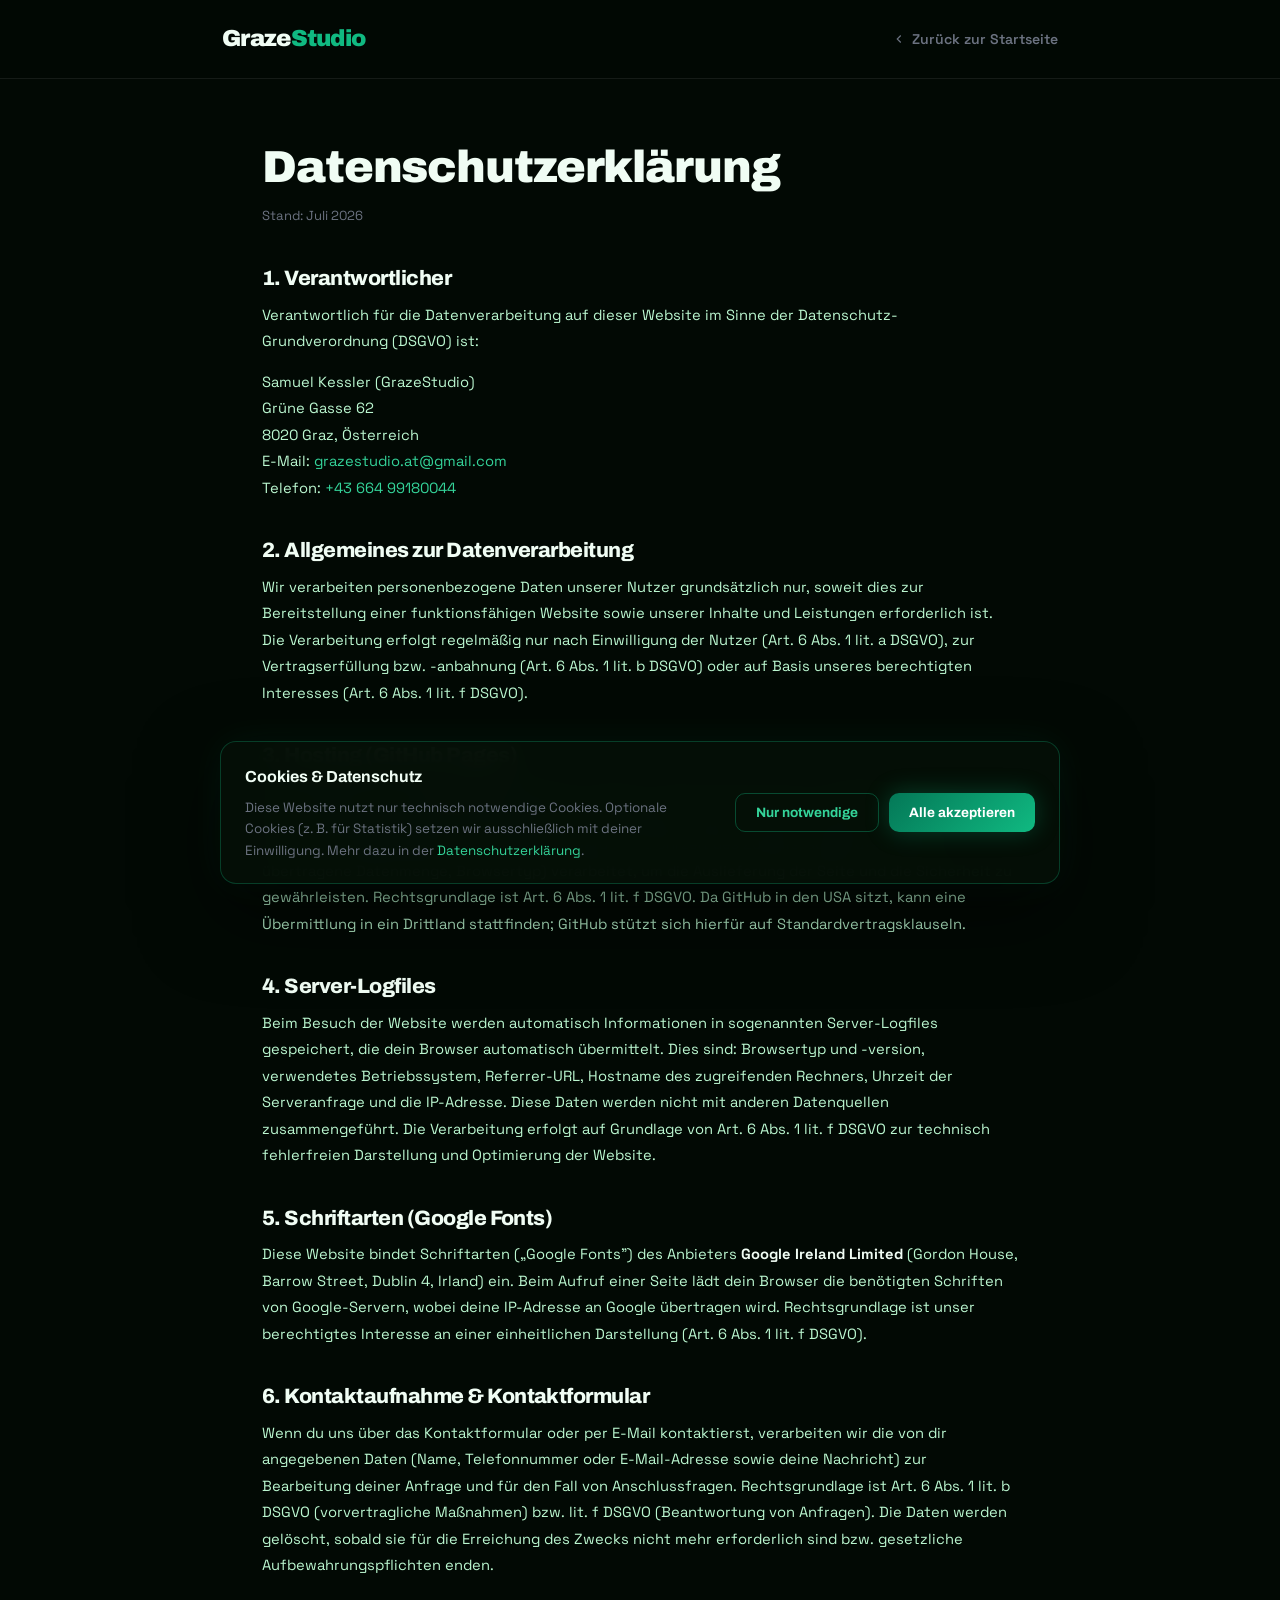
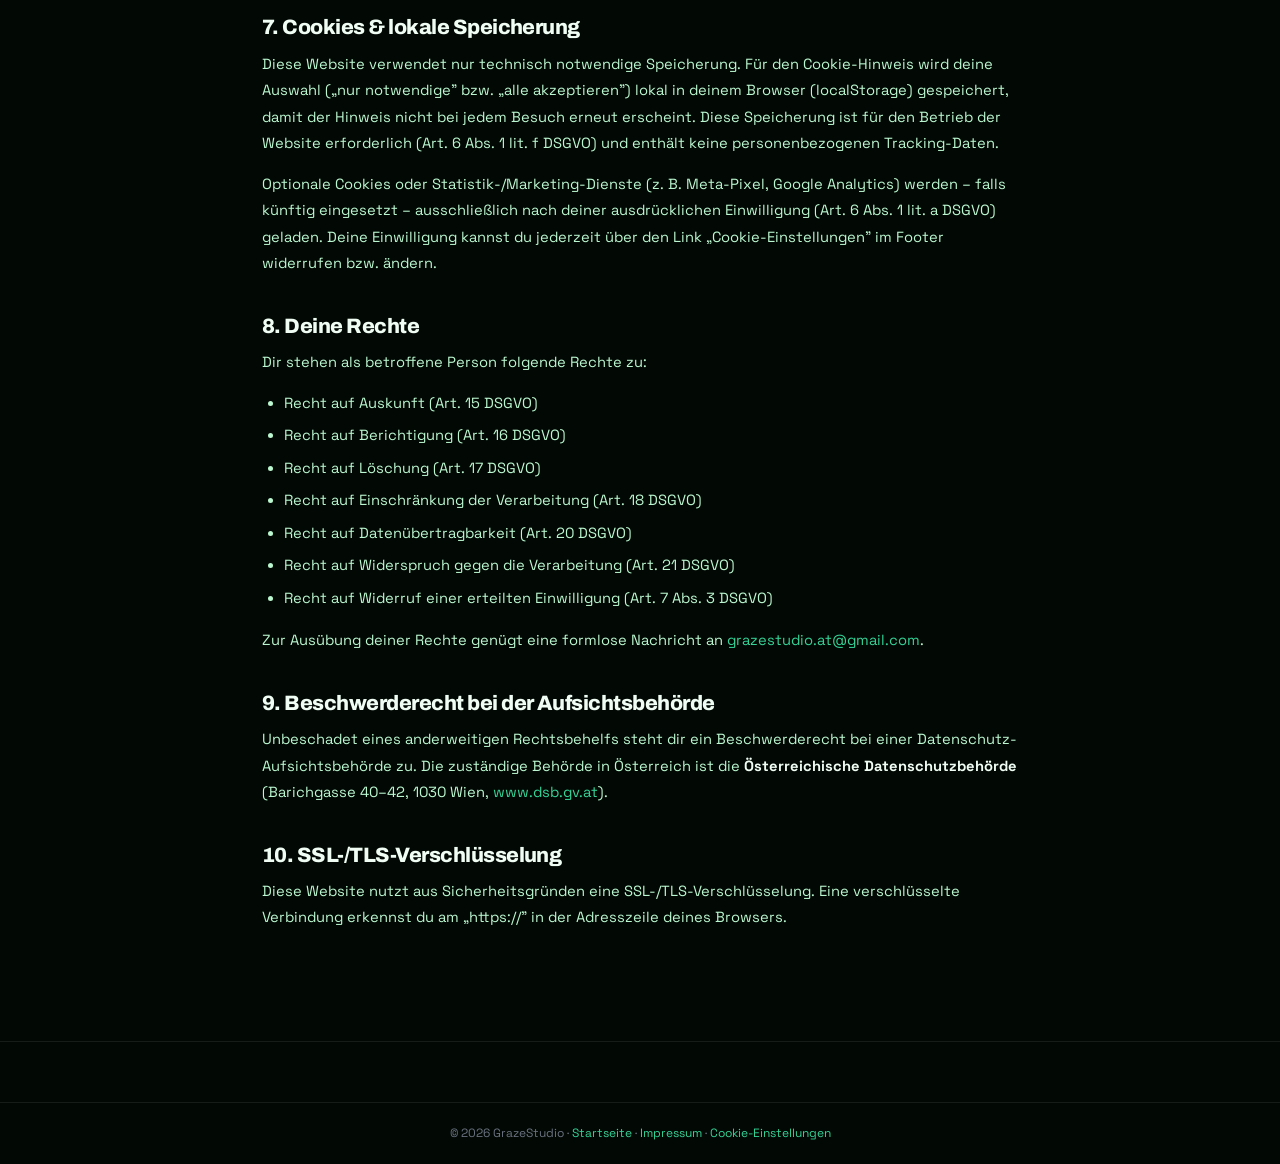
==== commit e63a216d: "Fill legal pages with real operator data Datenschutzerklaerung complete (Samuel Kessler / GrazeStudi" ====
--- a/datenschutz.html
+++ b/datenschutz.html
@@ -23,20 +23,16 @@
 
   <main class="legal-wrap">
     <h1>Datenschutzerklärung</h1>
-    <p class="legal-updated">Stand: <span class="legal-placeholder">[DATUM einsetzen]</span></p>
-
-    <div class="legal-notice">
-      <p><strong>⚠ Vorlage — bitte prüfen:</strong> Diese Datenschutzerklärung ist ein sorgfältig vorbereiteter Entwurf, aber noch keine Rechtsberatung. Ersetze alle <span class="legal-placeholder">[Platzhalter]</span> durch deine echten Daten und lass den Text vor dem Ad-Schalten idealerweise juristisch (z.&nbsp;B. WKO, Anwalt oder ein DSGVO-Generator) prüfen.</p>
-    </div>
+    <p class="legal-updated">Stand: Juli 2026</p>
 
     <h2>1. Verantwortlicher</h2>
     <p>Verantwortlich für die Datenverarbeitung auf dieser Website im Sinne der Datenschutz-Grundverordnung (DSGVO) ist:</p>
     <p>
-      <span class="legal-placeholder">[Vor- und Nachname / Firmenname]</span><br />
-      <span class="legal-placeholder">[Straße und Hausnummer]</span><br />
-      <span class="legal-placeholder">[PLZ und Ort]</span>, Österreich<br />
-      E-Mail: <a href="mailto:hallo@grazestudio.at">hallo@grazestudio.at</a><br />
-      Telefon: <span class="legal-placeholder">[Telefonnummer]</span>
+      Samuel Kessler (GrazeStudio)<br />
+      Grüne Gasse 62<br />
+      8020 Graz, Österreich<br />
+      E-Mail: <a href="mailto:grazestudio.at@gmail.com">grazestudio.at@gmail.com</a><br />
+      Telefon: <a href="tel:+4366499180044">+43 664 99180044</a>
     </p>
 
     <h2>2. Allgemeines zur Datenverarbeitung</h2>
@@ -50,7 +46,6 @@
 
     <h2>5. Schriftarten (Google Fonts)</h2>
     <p>Diese Website bindet Schriftarten („Google Fonts") des Anbieters <strong>Google Ireland Limited</strong> (Gordon House, Barrow Street, Dublin 4, Irland) ein. Beim Aufruf einer Seite lädt dein Browser die benötigten Schriften von Google-Servern, wobei deine IP-Adresse an Google übertragen wird. Rechtsgrundlage ist unser berechtigtes Interesse an einer einheitlichen Darstellung (Art. 6 Abs. 1 lit. f DSGVO).</p>
-    <p><span class="legal-placeholder">[Empfehlung: Google Fonts lokal (selbst-gehostet) einbinden, dann entfällt die Übertragung der IP-Adresse an Google. Sag Samuel Bescheid — kann umgestellt werden.]</span></p>
 
     <h2>6. Kontaktaufnahme &amp; Kontaktformular</h2>
     <p>Wenn du uns über das Kontaktformular oder per E-Mail kontaktierst, verarbeiten wir die von dir angegebenen Daten (Name, Telefonnummer oder E-Mail-Adresse sowie deine Nachricht) zur Bearbeitung deiner Anfrage und für den Fall von Anschlussfragen. Rechtsgrundlage ist Art. 6 Abs. 1 lit. b DSGVO (vorvertragliche Maßnahmen) bzw. lit. f DSGVO (Beantwortung von Anfragen). Die Daten werden gelöscht, sobald sie für die Erreichung des Zwecks nicht mehr erforderlich sind bzw. gesetzliche Aufbewahrungspflichten enden.</p>
@@ -70,15 +65,13 @@
       <li>Recht auf Widerspruch gegen die Verarbeitung (Art. 21 DSGVO)</li>
       <li>Recht auf Widerruf einer erteilten Einwilligung (Art. 7 Abs. 3 DSGVO)</li>
     </ul>
-    <p>Zur Ausübung deiner Rechte genügt eine formlose Nachricht an <a href="mailto:hallo@grazestudio.at">hallo@grazestudio.at</a>.</p>
+    <p>Zur Ausübung deiner Rechte genügt eine formlose Nachricht an <a href="mailto:grazestudio.at@gmail.com">grazestudio.at@gmail.com</a>.</p>
 
     <h2>9. Beschwerderecht bei der Aufsichtsbehörde</h2>
     <p>Unbeschadet eines anderweitigen Rechtsbehelfs steht dir ein Beschwerderecht bei einer Datenschutz-Aufsichtsbehörde zu. Die zuständige Behörde in Österreich ist die <strong>Österreichische Datenschutzbehörde</strong> (Barichgasse 40–42, 1030 Wien, <a href="https://www.dsb.gv.at" target="_blank" rel="noopener">www.dsb.gv.at</a>).</p>
 
     <h2>10. SSL-/TLS-Verschlüsselung</h2>
     <p>Diese Website nutzt aus Sicherheitsgründen eine SSL-/TLS-Verschlüsselung. Eine verschlüsselte Verbindung erkennst du am „https://" in der Adresszeile deines Browsers.</p>
-
-    <p style="margin-top:40px; font-size:.82rem; color:var(--text-3);">Diese Datenschutzerklärung wurde als Vorlage erstellt und muss vor dem produktiven Einsatz mit den tatsächlichen Daten befüllt und geprüft werden.</p>
   </main>
 
   <footer>
